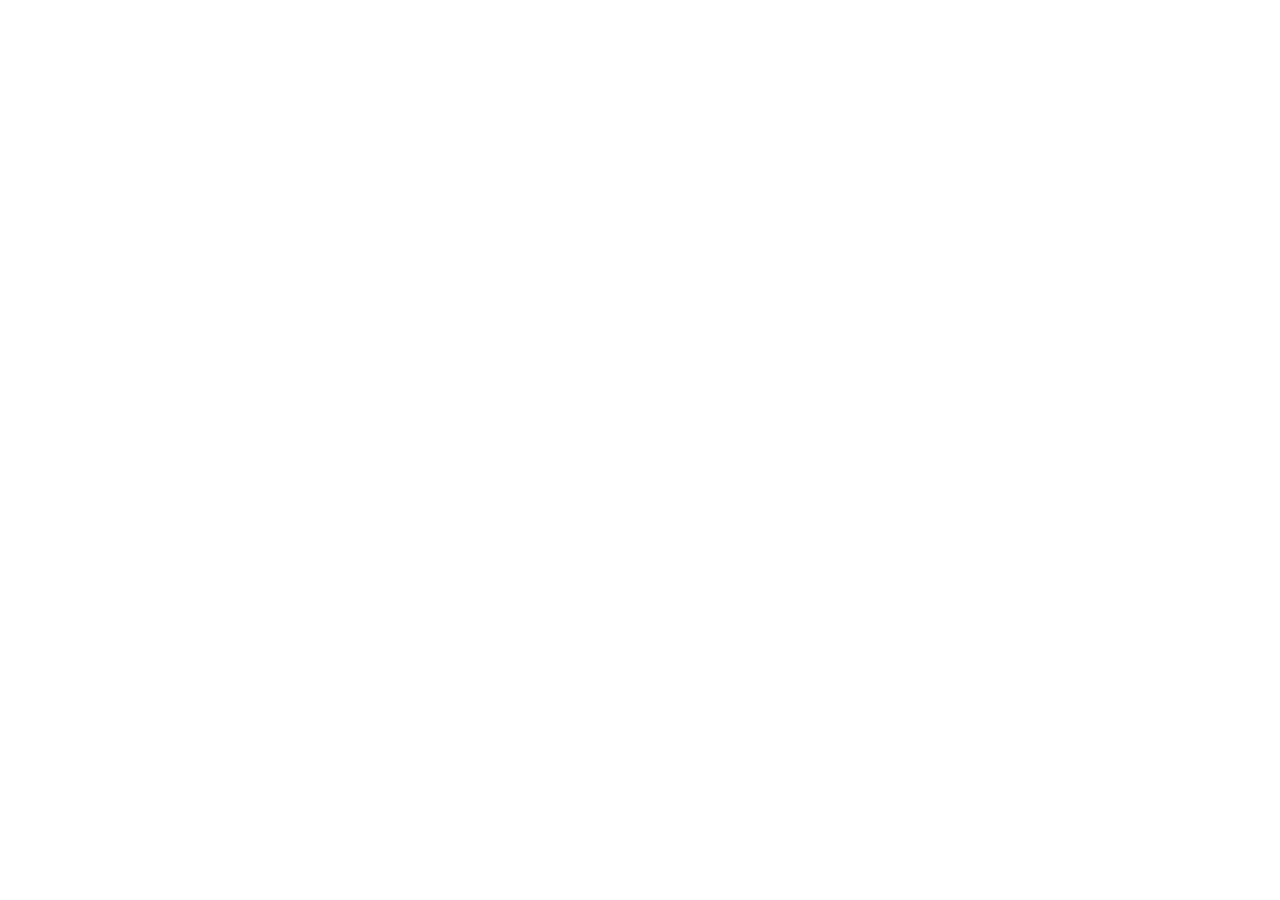
==== frontend/public/index.html @ 88054d52 "Initial project import and backend auth fix" ====
<!DOCTYPE html>
<html lang="en">
<head>
  <meta charset="UTF-8">
  <meta name="viewport" content="width=device-width, initial-scale=1.0">
  <meta name="theme-color" content="#4F46E5">
  <meta name="description" content="Intent-Based Internet - Transform intentions into actionable plans">
  <link rel="manifest" href="/manifest.json">
  <link rel="icon" href="/favicon.ico">
  <title>Intent-Based Internet</title>
  <style>
    * { margin: 0; padding: 0; box-sizing: border-box; }
    body { font-family: -apple-system, BlinkMacSystemFont, 'Segoe UI', Roboto, sans-serif; }
  </style>
</head>
<body>
  <div id="app"></div>
  <script src="/src/app.js" type="module"></script>
  <script>
    if ('serviceWorker' in navigator) {
      navigator.serviceWorker.register('/service-worker.js');
    }
  </script>
</body>
</html>
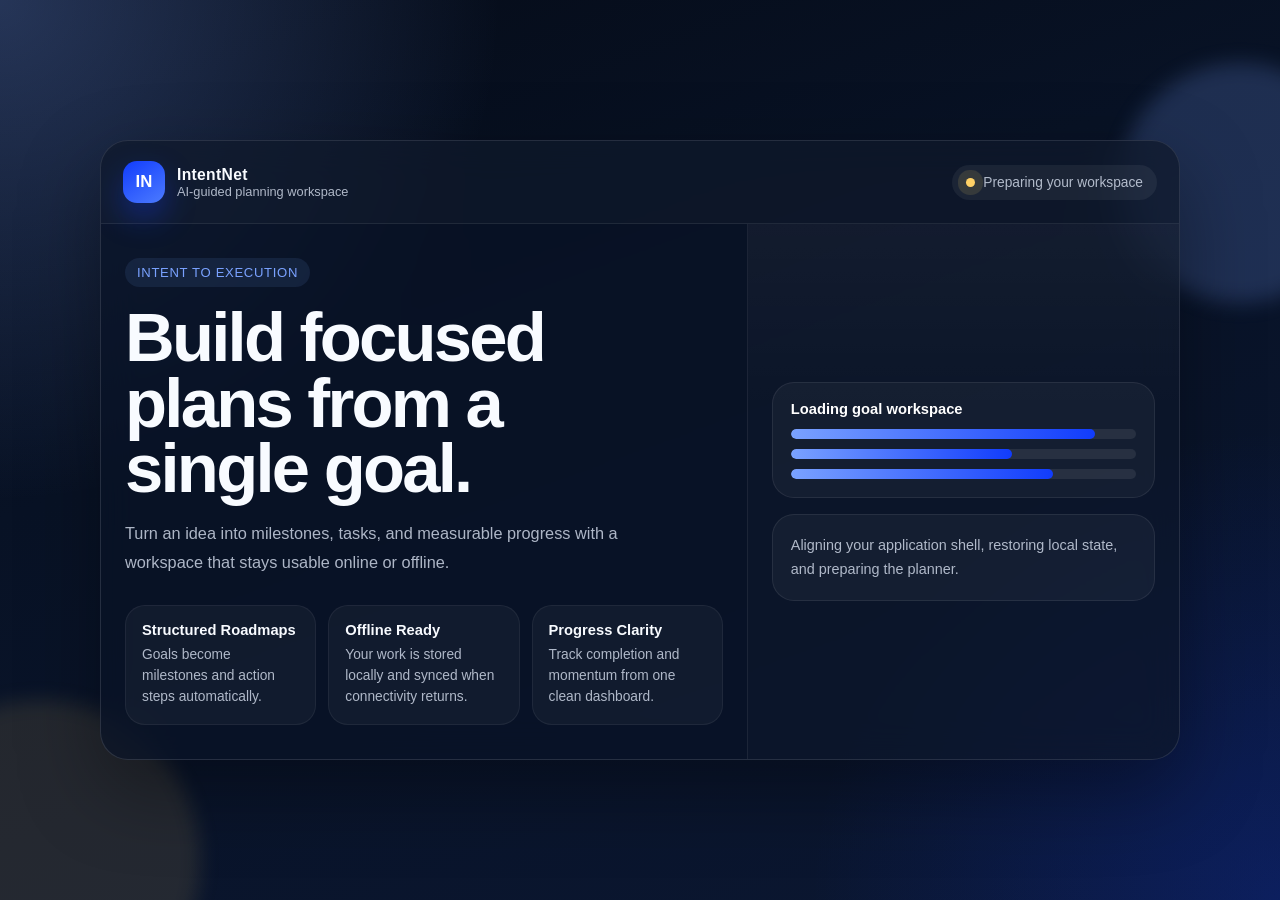
==== commit de03ebb0: "Polish public app and offline HTML" ====
--- a/frontend/public/index.html
+++ b/frontend/public/index.html
@@ -3,22 +3,426 @@
 <head>
   <meta charset="UTF-8">
   <meta name="viewport" content="width=device-width, initial-scale=1.0">
-  <meta name="theme-color" content="#4F46E5">
-  <meta name="description" content="Intent-Based Internet - Transform intentions into actionable plans">
+  <meta name="theme-color" content="#113cfc">
+  <meta name="description" content="Intent-Based Internet turns your goals into structured, AI-guided action plans you can track online or offline.">
+  <meta name="apple-mobile-web-app-capable" content="yes">
+  <meta name="apple-mobile-web-app-status-bar-style" content="black-translucent">
+  <meta name="apple-mobile-web-app-title" content="IntentNet">
+  <meta property="og:title" content="Intent-Based Internet">
+  <meta property="og:description" content="Transform intentions into practical roadmaps, milestones, and tasks.">
+  <meta property="og:type" content="website">
+  <meta property="og:image" content="data:image/svg+xml,%3Csvg xmlns='http://www.w3.org/2000/svg' viewBox='0 0 128 128'%3E%3Crect width='128' height='128' rx='28' fill='%23113cfc'/%3E%3Cpath d='M37 36h54v10H37zm0 23h38v10H37zm0 23h54v10H37z' fill='white'/%3E%3Ccircle cx='92' cy='61' r='11' fill='%23ffd166'/%3E%3C/svg%3E">
   <link rel="manifest" href="/manifest.json">
-  <link rel="icon" href="/favicon.ico">
+  <link rel="stylesheet" href="/src/styles.css">
   <title>Intent-Based Internet</title>
   <style>
-    * { margin: 0; padding: 0; box-sizing: border-box; }
-    body { font-family: -apple-system, BlinkMacSystemFont, 'Segoe UI', Roboto, sans-serif; }
+    :root {
+      --shell-bg: #081225;
+      --shell-panel: rgba(9, 18, 38, 0.72);
+      --shell-border: rgba(255, 255, 255, 0.12);
+      --shell-text: #f8fbff;
+      --shell-muted: rgba(232, 240, 255, 0.74);
+      --shell-accent: #113cfc;
+      --shell-accent-soft: #7aa2ff;
+      --shell-highlight: #ffd166;
+      --shell-shadow: 0 30px 80px rgba(0, 0, 0, 0.35);
+      --shell-font: "Avenir Next", "Segoe UI Variable", "Helvetica Neue", sans-serif;
+    }
+
+    * {
+      box-sizing: border-box;
+    }
+
+    html {
+      min-height: 100%;
+      background:
+        radial-gradient(circle at top left, rgba(122, 162, 255, 0.28), transparent 32%),
+        radial-gradient(circle at bottom right, rgba(17, 60, 252, 0.22), transparent 30%),
+        linear-gradient(160deg, #050b17 0%, #081225 38%, #0b1732 100%);
+    }
+
+    body {
+      min-height: 100vh;
+      margin: 0;
+      font-family: var(--shell-font);
+      color: var(--shell-text);
+      background: transparent;
+    }
+
+    .app-shell {
+      position: relative;
+      min-height: 100vh;
+      overflow: hidden;
+      padding: 32px 20px;
+      display: grid;
+      place-items: center;
+    }
+
+    .app-shell::before,
+    .app-shell::after {
+      content: "";
+      position: absolute;
+      border-radius: 999px;
+      pointer-events: none;
+      filter: blur(10px);
+    }
+
+    .app-shell::before {
+      width: 240px;
+      height: 240px;
+      top: 7%;
+      right: -80px;
+      background: rgba(122, 162, 255, 0.2);
+    }
+
+    .app-shell::after {
+      width: 320px;
+      height: 320px;
+      bottom: -120px;
+      left: -120px;
+      background: rgba(255, 209, 102, 0.11);
+    }
+
+    .shell-card {
+      position: relative;
+      z-index: 1;
+      width: min(100%, 1080px);
+      border: 1px solid var(--shell-border);
+      border-radius: 28px;
+      background: var(--shell-panel);
+      box-shadow: var(--shell-shadow);
+      backdrop-filter: blur(18px);
+      overflow: hidden;
+    }
+
+    .shell-topbar {
+      display: flex;
+      align-items: center;
+      justify-content: space-between;
+      gap: 16px;
+      padding: 20px 22px;
+      border-bottom: 1px solid rgba(255, 255, 255, 0.08);
+      background: rgba(255, 255, 255, 0.02);
+    }
+
+    .brand {
+      display: inline-flex;
+      align-items: center;
+      gap: 12px;
+      min-width: 0;
+    }
+
+    .brand-mark {
+      width: 42px;
+      height: 42px;
+      border-radius: 14px;
+      display: grid;
+      place-items: center;
+      font-size: 1.05rem;
+      font-weight: 700;
+      color: white;
+      background: linear-gradient(145deg, var(--shell-accent) 0%, #4c7bff 100%);
+      box-shadow: 0 14px 30px rgba(17, 60, 252, 0.35);
+    }
+
+    .brand-copy {
+      min-width: 0;
+    }
+
+    .brand-copy strong {
+      display: block;
+      font-size: 0.98rem;
+      letter-spacing: 0.02em;
+    }
+
+    .brand-copy span {
+      display: block;
+      color: var(--shell-muted);
+      font-size: 0.8rem;
+    }
+
+    .shell-status {
+      display: inline-flex;
+      align-items: center;
+      gap: 8px;
+      padding: 10px 14px;
+      border-radius: 999px;
+      background: rgba(255, 255, 255, 0.06);
+      color: var(--shell-muted);
+      font-size: 0.86rem;
+      white-space: nowrap;
+    }
+
+    .status-dot {
+      width: 9px;
+      height: 9px;
+      border-radius: 50%;
+      background: var(--shell-highlight);
+      box-shadow: 0 0 0 8px rgba(255, 209, 102, 0.12);
+      animation: shell-pulse 1.8s infinite ease-in-out;
+    }
+
+    .shell-content {
+      display: grid;
+      grid-template-columns: minmax(0, 1.2fr) minmax(280px, 0.8fr);
+      gap: 0;
+    }
+
+    .shell-copy,
+    .shell-preview {
+      padding: 34px 24px;
+    }
+
+    .shell-copy {
+      border-right: 1px solid rgba(255, 255, 255, 0.08);
+    }
+
+    .shell-eyebrow {
+      display: inline-flex;
+      align-items: center;
+      gap: 10px;
+      padding: 7px 12px;
+      border-radius: 999px;
+      margin-bottom: 18px;
+      color: var(--shell-accent-soft);
+      background: rgba(122, 162, 255, 0.1);
+      font-size: 0.82rem;
+      letter-spacing: 0.05em;
+      text-transform: uppercase;
+    }
+
+    .shell-copy h1 {
+      margin: 0;
+      max-width: 12ch;
+      font-size: clamp(2.3rem, 6vw, 4.3rem);
+      line-height: 0.95;
+      letter-spacing: -0.04em;
+    }
+
+    .shell-copy p {
+      margin: 18px 0 0;
+      max-width: 56ch;
+      color: var(--shell-muted);
+      font-size: 1.02rem;
+      line-height: 1.75;
+    }
+
+    .shell-points {
+      display: grid;
+      grid-template-columns: repeat(3, minmax(0, 1fr));
+      gap: 12px;
+      margin-top: 28px;
+    }
+
+    .shell-point {
+      padding: 16px;
+      border-radius: 20px;
+      background: rgba(255, 255, 255, 0.04);
+      border: 1px solid rgba(255, 255, 255, 0.06);
+    }
+
+    .shell-point strong {
+      display: block;
+      margin-bottom: 6px;
+      font-size: 0.92rem;
+    }
+
+    .shell-point span {
+      color: var(--shell-muted);
+      font-size: 0.86rem;
+      line-height: 1.55;
+    }
+
+    .shell-preview {
+      display: grid;
+      align-content: center;
+      gap: 16px;
+      background:
+        linear-gradient(180deg, rgba(255, 255, 255, 0.03), transparent 35%),
+        rgba(255, 255, 255, 0.01);
+    }
+
+    .preview-card {
+      padding: 18px;
+      border-radius: 22px;
+      border: 1px solid rgba(255, 255, 255, 0.08);
+      background: rgba(255, 255, 255, 0.04);
+    }
+
+    .preview-card strong {
+      display: block;
+      margin-bottom: 12px;
+      font-size: 0.92rem;
+      color: #ffffff;
+    }
+
+    .progress-lines {
+      display: grid;
+      gap: 10px;
+    }
+
+    .progress-lines span {
+      display: block;
+      height: 10px;
+      border-radius: 999px;
+      background: rgba(255, 255, 255, 0.08);
+      overflow: hidden;
+    }
+
+    .progress-lines span::after {
+      content: "";
+      display: block;
+      height: 100%;
+      border-radius: inherit;
+      background: linear-gradient(90deg, #7aa2ff 0%, #113cfc 100%);
+      transform-origin: left center;
+      animation: shell-load 2s ease-in-out infinite alternate;
+    }
+
+    .progress-lines span:nth-child(1)::after { width: 88%; }
+    .progress-lines span:nth-child(2)::after { width: 64%; animation-delay: 0.12s; }
+    .progress-lines span:nth-child(3)::after { width: 76%; animation-delay: 0.24s; }
+
+    .shell-note {
+      color: var(--shell-muted);
+      font-size: 0.9rem;
+      line-height: 1.7;
+    }
+
+    .noscript-note {
+      margin-top: 18px;
+      padding: 14px 16px;
+      border-radius: 16px;
+      color: #ffe3e3;
+      background: rgba(186, 31, 61, 0.18);
+      border: 1px solid rgba(255, 142, 163, 0.22);
+      font-size: 0.92rem;
+    }
+
+    @keyframes shell-pulse {
+      0%, 100% { transform: scale(1); opacity: 1; }
+      50% { transform: scale(1.15); opacity: 0.82; }
+    }
+
+    @keyframes shell-load {
+      from { transform: scaleX(0.92); }
+      to { transform: scaleX(1); }
+    }
+
+    @media (max-width: 860px) {
+      .shell-content {
+        grid-template-columns: 1fr;
+      }
+
+      .shell-copy {
+        border-right: 0;
+        border-bottom: 1px solid rgba(255, 255, 255, 0.08);
+      }
+
+      .shell-points {
+        grid-template-columns: 1fr;
+      }
+    }
+
+    @media (max-width: 560px) {
+      .app-shell {
+        padding: 16px;
+      }
+
+      .shell-topbar,
+      .shell-copy,
+      .shell-preview {
+        padding: 20px 18px;
+      }
+
+      .shell-topbar {
+        align-items: flex-start;
+        flex-direction: column;
+      }
+
+      .shell-copy h1 {
+        max-width: none;
+      }
+    }
   </style>
 </head>
 <body>
-  <div id="app"></div>
+  <div id="app">
+    <main class="app-shell" aria-label="Application loading experience">
+      <section class="shell-card">
+        <div class="shell-topbar">
+          <div class="brand">
+            <div class="brand-mark">IN</div>
+            <div class="brand-copy">
+              <strong>IntentNet</strong>
+              <span>AI-guided planning workspace</span>
+            </div>
+          </div>
+          <div class="shell-status">
+            <span class="status-dot" aria-hidden="true"></span>
+            Preparing your workspace
+          </div>
+        </div>
+
+        <div class="shell-content">
+          <div class="shell-copy">
+            <div class="shell-eyebrow">Intent to Execution</div>
+            <h1>Build focused plans from a single goal.</h1>
+            <p>
+              Turn an idea into milestones, tasks, and measurable progress with a workspace that stays usable online or offline.
+            </p>
+
+            <div class="shell-points" aria-hidden="true">
+              <div class="shell-point">
+                <strong>Structured Roadmaps</strong>
+                <span>Goals become milestones and action steps automatically.</span>
+              </div>
+              <div class="shell-point">
+                <strong>Offline Ready</strong>
+                <span>Your work is stored locally and synced when connectivity returns.</span>
+              </div>
+              <div class="shell-point">
+                <strong>Progress Clarity</strong>
+                <span>Track completion and momentum from one clean dashboard.</span>
+              </div>
+            </div>
+          </div>
+
+          <aside class="shell-preview" aria-hidden="true">
+            <div class="preview-card">
+              <strong>Loading goal workspace</strong>
+              <div class="progress-lines">
+                <span></span>
+                <span></span>
+                <span></span>
+              </div>
+            </div>
+            <div class="preview-card shell-note">
+              Aligning your application shell, restoring local state, and preparing the planner.
+            </div>
+          </aside>
+        </div>
+      </section>
+    </main>
+  </div>
+
+  <noscript>
+    <div class="app-shell">
+      <section class="shell-card">
+        <div class="shell-copy">
+          <div class="shell-eyebrow">JavaScript Required</div>
+          <h1>IntentNet needs JavaScript to run.</h1>
+          <p>Enable JavaScript in your browser to load the app, sync data, and use the AI planning experience.</p>
+          <div class="noscript-note">This application is a JavaScript-powered web app and cannot render the main workspace without it.</div>
+        </div>
+      </section>
+    </div>
+  </noscript>
+
   <script src="/src/app.js" type="module"></script>
   <script>
-    if ('serviceWorker' in navigator) {
-      navigator.serviceWorker.register('/service-worker.js');
+    if ("serviceWorker" in navigator) {
+      navigator.serviceWorker.register("/service-worker.js");
     }
   </script>
 </body>
